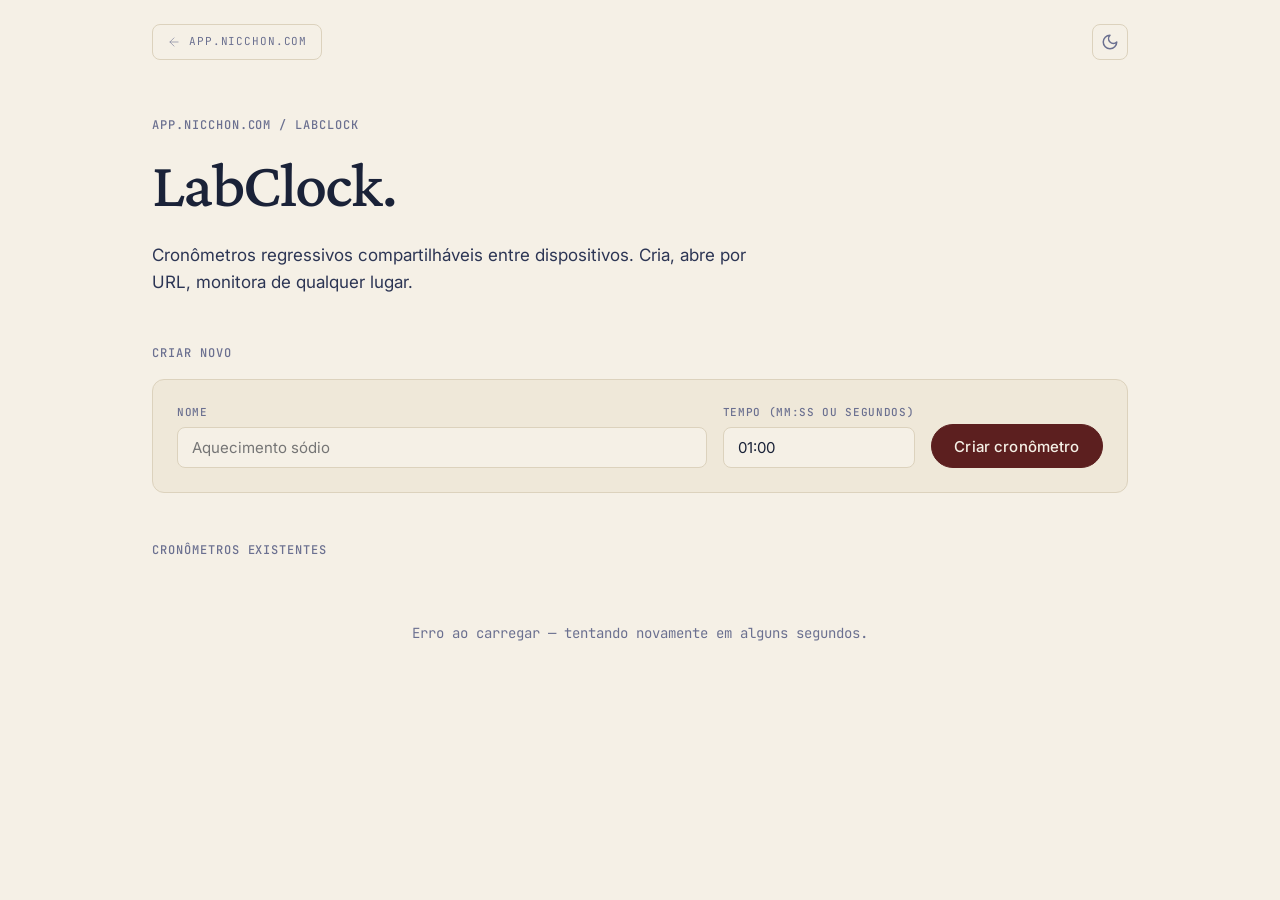
==== public/index.html @ fc80939f "feat: bootstrap LabClock Fase 1 (MVP backend + frontend) Backend PHP+MySQL: - cronometros.php: CRUD " ====
<!DOCTYPE html>
<html lang="pt-BR">
<head>
  <meta charset="UTF-8">
  <meta name="viewport" content="width=device-width, initial-scale=1.0">
  <title>LabClock — Central de cronômetros</title>

  <meta name="theme-color" content="#F5F0E6" media="(prefers-color-scheme: light)">
  <meta name="theme-color" content="#11141C" media="(prefers-color-scheme: dark)">

  <meta name="description" content="Cronômetros multi-dispositivo para laboratório químico e contextos com múltiplos ensaios paralelos.">
  <meta property="og:title" content="LabClock — Central de cronômetros">
  <meta property="og:description" content="Multi-dispositivo. Cronômetros compartilháveis por URL.">

  <link rel="icon" href="https://nicchon.com/favicon.svg" type="image/svg+xml">

  <link rel="preconnect" href="https://fonts.googleapis.com">
  <link rel="preconnect" href="https://fonts.gstatic.com" crossorigin>
  <link href="https://fonts.googleapis.com/css2?family=Crimson+Pro:wght@500;600&family=Inter:wght@400;500;600&family=JetBrains+Mono:wght@400;500;600&display=swap" rel="stylesheet">

  <link rel="stylesheet" href="assets/style.css">

  <script>
    (function () {
      try {
        var t = localStorage.getItem('app-theme');
        if (t === 'dark' || t === 'light') {
          document.documentElement.setAttribute('data-theme', t);
        } else if (window.matchMedia && window.matchMedia('(prefers-color-scheme: dark)').matches) {
          document.documentElement.setAttribute('data-theme', 'dark');
        }
      } catch (e) {}
    })();
  </script>
</head>
<body>

<header class="site-header">
  <a href="https://app.nicchon.com/" class="back-link" aria-label="Voltar para o app.nicchon.com">
    <svg xmlns="http://www.w3.org/2000/svg" width="14" height="14" viewBox="0 0 24 24" fill="none" stroke="currentColor" stroke-linecap="round" stroke-linejoin="round"><path d="M19 12H5"/><path d="m12 19-7-7 7-7"/></svg>
    <span class="back-link-text">app.nicchon.com</span>
  </a>
  <button type="button" class="theme-toggle" aria-label="Alternar tema claro/escuro" title="Alternar tema">
    <svg class="theme-icon theme-icon-moon" xmlns="http://www.w3.org/2000/svg" width="18" height="18" viewBox="0 0 24 24" fill="none" stroke="currentColor" stroke-width="2" stroke-linecap="round" stroke-linejoin="round" aria-hidden="true"><path d="M12 3a6 6 0 0 0 9 9 9 9 0 1 1-9-9Z"/></svg>
    <svg class="theme-icon theme-icon-sun" xmlns="http://www.w3.org/2000/svg" width="18" height="18" viewBox="0 0 24 24" fill="none" stroke="currentColor" stroke-width="2" stroke-linecap="round" stroke-linejoin="round" aria-hidden="true"><circle cx="12" cy="12" r="4"/><path d="M12 2v2"/><path d="M12 20v2"/><path d="m4.93 4.93 1.41 1.41"/><path d="m17.66 17.66 1.41 1.41"/><path d="M2 12h2"/><path d="M20 12h2"/><path d="m6.34 17.66-1.41 1.41"/><path d="m19.07 4.93-1.41 1.41"/></svg>
  </button>
</header>

<main class="container">
  <section class="hero">
    <p class="font-mono-meta">app.nicchon.com / labclock</p>
    <h1>LabClock.</h1>
    <p class="lede">
      Cronômetros regressivos compartilháveis entre dispositivos.
      Cria, abre por URL, monitora de qualquer lugar.
    </p>
  </section>

  <section class="bloco-criar">
    <h2 class="bloco-titulo">Criar novo</h2>
    <form id="form-criar" class="form-criar">
      <div class="field">
        <label for="nome">Nome</label>
        <input type="text" id="nome" name="nome" placeholder="Aquecimento sódio" maxlength="120">
      </div>
      <div class="field">
        <label for="tempo">Tempo (MM:SS ou segundos)</label>
        <input type="text" id="tempo" name="tempo" placeholder="15:00" value="01:00">
      </div>
      <button type="submit" class="btn-primary">Criar cronômetro</button>
    </form>
  </section>

  <section class="bloco-lista">
    <h2 class="bloco-titulo">Cronômetros existentes</h2>
    <div id="lista" class="grid-cronometros" aria-busy="true">
      <p class="state-msg">Carregando…</p>
    </div>
  </section>
</main>

<script src="assets/jquery-3.6.1.min.js"></script>
<script src="assets/main.js"></script>
</body>
</html>
---- public/assets/style.css ----
/* =========================================================
   LabClock — identidade v2026 (igual app.nicchon.com)
   ========================================================= */

:root, [data-theme="light"] {
  --color-bg:           #F5F0E6;
  --color-surface:      #EFE8D9;
  --color-surface-2:    #E8DFCE;
  --color-border:       #DCD2BD;
  --color-border-muted: #C9BC9F;
  --color-bordo:        #5C1F1F;
  --color-bordo-soft:   #4A1717;
  --color-text:         #1A2238;
  --color-text-muted:   #2C3554;
  --color-text-dim:     #6B7090;
  --color-running:      #1F6F3A;

  --font-serif: "Crimson Pro", ui-serif, Georgia, serif;
  --font-sans:  "Inter", ui-sans-serif, system-ui, sans-serif;
  --font-mono:  "JetBrains Mono", ui-monospace, "SFMono-Regular", monospace;
}

[data-theme="dark"] {
  --color-bg:           #11141C;
  --color-surface:      #171B26;
  --color-surface-2:    #1E2330;
  --color-border:       #252B3B;
  --color-border-muted: #3A4259;
  --color-bordo:        #C4604E;
  --color-bordo-soft:   #A14A3A;
  --color-text:         #EDE7D7;
  --color-text-muted:   #BFB8A4;
  --color-text-dim:     #8B8775;
  --color-running:      #7AC487;
}

* { box-sizing: border-box; margin: 0; padding: 0; }

html { color-scheme: light; background: var(--color-bg); scroll-behavior: smooth; }
html[data-theme="dark"] { color-scheme: dark; }

body {
  font-family: var(--font-sans);
  font-size: 15px;
  line-height: 1.55;
  color: var(--color-text);
  background: var(--color-bg);
  min-height: 100vh;
  -webkit-font-smoothing: antialiased;
  -moz-osx-font-smoothing: grayscale;
  font-feature-settings: "kern", "liga", "calt";
}

::selection { background: var(--color-bordo); color: var(--color-bg); }
:focus-visible { outline: 2px solid var(--color-bordo); outline-offset: 2px; border-radius: 4px; }

a { color: inherit; text-decoration: none; }
img { display: block; max-width: 100%; height: auto; }


/* Header ============================================== */
.site-header {
  max-width: 64rem;
  width: 100%;
  margin: 0 auto;
  padding: 1.5rem;
  display: flex;
  align-items: center;
  justify-content: space-between;
  gap: 1rem;
}
.back-link {
  display: inline-flex;
  align-items: center;
  gap: 0.5rem;
  padding: 0.5rem 0.875rem;
  border-radius: 8px;
  border: 1px solid var(--color-border);
  font-family: var(--font-mono);
  font-size: 0.6875rem;
  letter-spacing: 0.08em;
  text-transform: uppercase;
  color: var(--color-text-dim);
  transition: background 0.15s, color 0.15s, border-color 0.15s;
}
.back-link:hover {
  background: var(--color-surface);
  color: var(--color-bordo);
  border-color: var(--color-border-muted);
}

.theme-toggle {
  display: inline-flex;
  align-items: center;
  justify-content: center;
  width: 36px;
  height: 36px;
  padding: 0;
  border-radius: 8px;
  background: transparent;
  border: 1px solid var(--color-border);
  color: var(--color-text-dim);
  cursor: pointer;
  transition: background 0.15s, color 0.15s, border-color 0.15s;
}
.theme-toggle:hover {
  background: var(--color-surface);
  color: var(--color-text);
  border-color: var(--color-border-muted);
}
.theme-icon { display: block; }
.theme-icon-sun { display: none; }
[data-theme="dark"] .theme-icon-moon { display: none; }
[data-theme="dark"] .theme-icon-sun  { display: block; }


/* Container ============================================ */
.container, .container-cronometro {
  max-width: 64rem;
  width: 100%;
  margin: 0 auto;
  padding: 2rem 1.5rem 6rem;
}

.hero { margin-bottom: 3rem; max-width: 38rem; }
.font-mono-meta {
  font-family: var(--font-mono);
  font-size: 0.75rem;
  letter-spacing: 0.08em;
  text-transform: uppercase;
  color: var(--color-text-dim);
  font-weight: 500;
}
.hero h1 {
  font-family: var(--font-serif);
  font-weight: 500;
  font-size: clamp(2.5rem, 5vw, 4rem);
  letter-spacing: -0.025em;
  line-height: 1.05;
  margin: 1rem 0 1.5rem;
}
.hero .lede {
  font-size: 1.0625rem;
  line-height: 1.6;
  color: var(--color-text-muted);
}


/* Blocos =============================================== */
.bloco-criar, .bloco-lista, .info-compartilhar { margin-bottom: 3rem; }
.bloco-titulo {
  font-family: var(--font-mono);
  font-size: 0.75rem;
  letter-spacing: 0.08em;
  text-transform: uppercase;
  color: var(--color-text-dim);
  font-weight: 500;
  margin-bottom: 1rem;
}


/* Form criar =========================================== */
.form-criar {
  background: var(--color-surface);
  border: 1px solid var(--color-border);
  border-radius: 12px;
  padding: 1.5rem;
  display: grid;
  grid-template-columns: 1fr 12rem auto;
  gap: 1rem;
  align-items: end;
}
.field { display: flex; flex-direction: column; gap: 0.375rem; }
.field label {
  font-family: var(--font-mono);
  font-size: 0.6875rem;
  letter-spacing: 0.06em;
  text-transform: uppercase;
  color: var(--color-text-dim);
  font-weight: 500;
}
.field input {
  font-family: var(--font-sans);
  font-size: 0.9375rem;
  color: var(--color-text);
  background: var(--color-bg);
  border: 1px solid var(--color-border);
  border-radius: 8px;
  padding: 0.625rem 0.875rem;
  transition: border-color 0.15s, box-shadow 0.15s;
}
.field input:focus {
  outline: none;
  border-color: var(--color-bordo);
  box-shadow: 0 0 0 3px rgba(92, 31, 31, 0.15);
}
[data-theme="dark"] .field input:focus { box-shadow: 0 0 0 3px rgba(196, 96, 78, 0.20); }


/* Botões =============================================== */
.btn-primary, .btn-sec {
  font-family: var(--font-sans);
  font-weight: 500;
  font-size: 0.9375rem;
  letter-spacing: 0.01em;
  cursor: pointer;
  padding: 0.7rem 1.4rem;
  border-radius: 999px;
  transition: all 0.15s;
  border: 1px solid;
}
.btn-primary {
  background: var(--color-bordo);
  border-color: var(--color-bordo);
  color: var(--color-bg);
}
.btn-primary:hover:not(:disabled) {
  background: var(--color-bordo-soft);
  border-color: var(--color-bordo-soft);
  transform: translateY(-1px);
}
.btn-primary:disabled { opacity: 0.4; cursor: not-allowed; }
.btn-sec {
  background: transparent;
  border-color: var(--color-border-muted);
  color: var(--color-text-muted);
}
.btn-sec:hover:not(:disabled) {
  border-color: var(--color-text);
  color: var(--color-text);
  background: var(--color-surface-2);
}
.btn-sec:disabled { opacity: 0.4; cursor: not-allowed; }


/* Grid de cronômetros (home) =========================== */
.grid-cronometros {
  display: grid;
  grid-template-columns: repeat(auto-fill, minmax(18rem, 1fr));
  gap: 1rem;
}
.state-msg {
  grid-column: 1 / -1;
  text-align: center;
  color: var(--color-text-dim);
  font-family: var(--font-mono);
  font-size: 0.875rem;
  padding: 3rem 0;
}

.cronometro-item {
  display: block;
  background: var(--color-surface);
  border: 1px solid var(--color-border);
  border-radius: 12px;
  padding: 1.25rem 1.5rem;
  transition: transform 0.2s, border-color 0.2s, background 0.2s;
  position: relative;
}
.cronometro-item:hover {
  transform: translateY(-2px);
  border-color: var(--color-bordo);
  background: var(--color-surface-2);
}
.cronometro-item .codigo {
  font-family: var(--font-mono);
  font-size: 0.625rem;
  letter-spacing: 0.1em;
  text-transform: uppercase;
  color: var(--color-text-dim);
}
.cronometro-item .titulo {
  font-family: var(--font-serif);
  font-weight: 600;
  font-size: 1.25rem;
  letter-spacing: -0.015em;
  margin: 0.375rem 0 0.5rem;
  color: var(--color-text);
}
.cronometro-item .tempo {
  font-family: var(--font-mono);
  font-weight: 500;
  font-size: 1.75rem;
  letter-spacing: -0.01em;
  font-variant-numeric: tabular-nums;
  color: var(--color-bordo);
}
.cronometro-item .badge {
  position: absolute;
  top: 1rem;
  right: 1rem;
  font-family: var(--font-mono);
  font-size: 0.5625rem;
  letter-spacing: 0.08em;
  text-transform: uppercase;
  padding: 0.125rem 0.5rem;
  border-radius: 999px;
  border: 1px solid var(--color-border-muted);
  color: var(--color-text-dim);
}
.cronometro-item .badge.rodando { color: var(--color-running); border-color: var(--color-running); }
.cronometro-item .badge.pausado { color: var(--color-text-muted); }


/* Cronômetro individual (página /c/{slug}) ============= */
.cronometro-card {
  background: var(--color-surface);
  border: 1px solid var(--color-border);
  border-radius: 16px;
  padding: 3rem 2rem;
  text-align: center;
  margin-bottom: 2rem;
  transition: border-color 0.3s;
}
.cronometro-card.rodando { border-color: var(--color-running); }
.cronometro-card.atrasado { border-color: var(--color-bordo); }

.cronometro-nome {
  font-family: var(--font-serif);
  font-weight: 600;
  font-size: clamp(1.75rem, 4vw, 2.5rem);
  letter-spacing: -0.02em;
  margin: 0.5rem 0 0.25rem;
  color: var(--color-text);
}
.cronometro-codigo {
  font-family: var(--font-mono);
  font-size: 0.6875rem;
  letter-spacing: 0.1em;
  text-transform: uppercase;
  color: var(--color-text-dim);
  margin-bottom: 2rem;
}
.cronometro-display {
  font-family: var(--font-mono);
  font-weight: 600;
  font-size: clamp(4rem, 14vw, 8rem);
  letter-spacing: -0.04em;
  line-height: 1;
  color: var(--color-text);
  font-variant-numeric: tabular-nums;
  margin: 1rem 0 2.5rem;
  transition: color 0.3s;
}
.cronometro-card.rodando .cronometro-display { color: var(--color-running); }
.cronometro-card.atrasado .cronometro-display { color: var(--color-bordo); }

.cronometro-botoes {
  display: flex;
  gap: 0.75rem;
  justify-content: center;
  flex-wrap: wrap;
}


/* Compartilhar ========================================= */
.info-compartilhar .info-text {
  color: var(--color-text-muted);
  margin-bottom: 1rem;
  font-size: 0.9375rem;
}
.input-readonly {
  width: 100%;
  font-family: var(--font-mono);
  font-size: 0.875rem;
  color: var(--color-text);
  background: var(--color-bg);
  border: 1px solid var(--color-border);
  border-radius: 8px;
  padding: 0.625rem 0.875rem;
  margin-bottom: 0.75rem;
}


/* Responsivo =========================================== */
@media (max-width: 640px) {
  .site-header { padding: 1rem; }
  .container, .container-cronometro { padding: 1rem 1.25rem 4rem; }
  .form-criar { grid-template-columns: 1fr; }
  .cronometro-card { padding: 2rem 1.25rem; }
}
@media (max-width: 420px) {
  .back-link-text { display: none; }
  .back-link { padding: 0.5rem; }
}
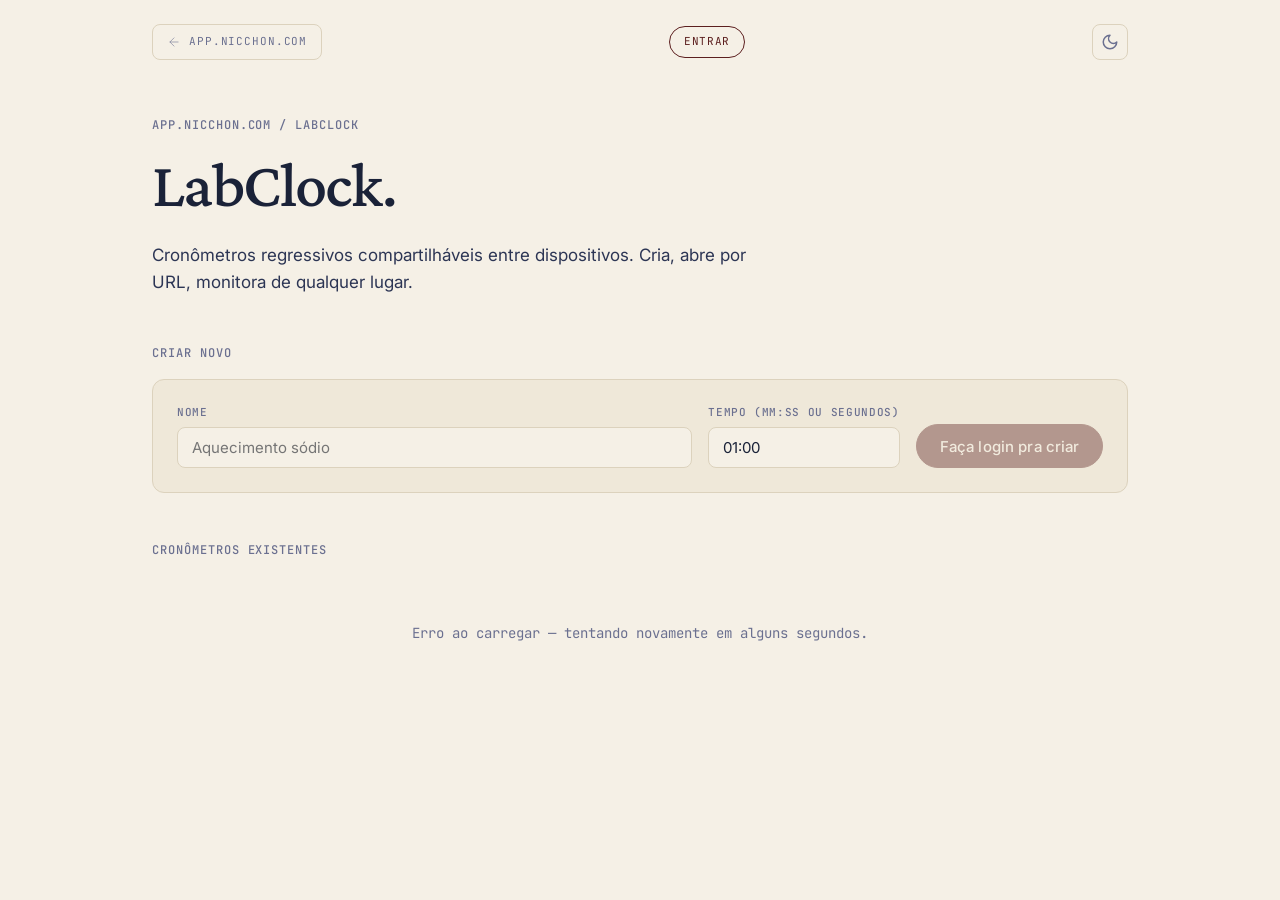
==== commit 1fa58f37: "feat(fase-2): auth via PHP session + ownership nos endpoints Backend: - _auth.php: PBKDF2 sha256 600" ====
--- a/public/index.html
+++ b/public/index.html
@@ -40,6 +40,9 @@
     <svg xmlns="http://www.w3.org/2000/svg" width="14" height="14" viewBox="0 0 24 24" fill="none" stroke="currentColor" stroke-linecap="round" stroke-linejoin="round"><path d="M19 12H5"/><path d="m12 19-7-7 7-7"/></svg>
     <span class="back-link-text">app.nicchon.com</span>
   </a>
+  <div id="user-area" class="user-area">
+    <!-- preenchido pelo main.js: login-link OU user-chip com logout -->
+  </div>
   <button type="button" class="theme-toggle" aria-label="Alternar tema claro/escuro" title="Alternar tema">
     <svg class="theme-icon theme-icon-moon" xmlns="http://www.w3.org/2000/svg" width="18" height="18" viewBox="0 0 24 24" fill="none" stroke="currentColor" stroke-width="2" stroke-linecap="round" stroke-linejoin="round" aria-hidden="true"><path d="M12 3a6 6 0 0 0 9 9 9 9 0 1 1-9-9Z"/></svg>
     <svg class="theme-icon theme-icon-sun" xmlns="http://www.w3.org/2000/svg" width="18" height="18" viewBox="0 0 24 24" fill="none" stroke="currentColor" stroke-width="2" stroke-linecap="round" stroke-linejoin="round" aria-hidden="true"><circle cx="12" cy="12" r="4"/><path d="M12 2v2"/><path d="M12 20v2"/><path d="m4.93 4.93 1.41 1.41"/><path d="m17.66 17.66 1.41 1.41"/><path d="M2 12h2"/><path d="M20 12h2"/><path d="m6.34 17.66-1.41 1.41"/><path d="m19.07 4.93-1.41 1.41"/></svg>
--- a/public/assets/style.css
+++ b/public/assets/style.css
@@ -372,10 +372,97 @@
 }
 
 
+/* Login ================================================ */
+.container-login {
+  max-width: 28rem;
+  width: 100%;
+  margin: 0 auto;
+  padding: 3rem 1.5rem 6rem;
+}
+.card-login {
+  background: var(--color-surface);
+  border: 1px solid var(--color-border);
+  border-radius: 14px;
+  padding: 2.5rem 2rem;
+}
+.card-login h1 {
+  font-family: var(--font-serif);
+  font-weight: 500;
+  font-size: 2.5rem;
+  letter-spacing: -0.025em;
+  line-height: 1.05;
+  margin: 0.75rem 0 1.25rem;
+}
+.card-login .lede {
+  color: var(--color-text-muted);
+  margin-bottom: 2rem;
+  font-size: 0.9375rem;
+  line-height: 1.55;
+}
+.form-login .field { margin-bottom: 1.25rem; }
+.form-login .erro {
+  background: rgba(92, 31, 31, 0.10);
+  border: 1px solid var(--color-bordo);
+  color: var(--color-bordo);
+  padding: 0.625rem 0.875rem;
+  border-radius: 8px;
+  font-size: 0.875rem;
+  margin-bottom: 1rem;
+}
+.form-login button { width: 100%; }
+
+/* Header user-chip — mostra "logado como X" + logout */
+.user-chip {
+  display: inline-flex;
+  align-items: center;
+  gap: 0.5rem;
+  padding: 0.4rem 0.875rem;
+  border-radius: 999px;
+  border: 1px solid var(--color-border);
+  font-family: var(--font-mono);
+  font-size: 0.6875rem;
+  letter-spacing: 0.06em;
+  text-transform: uppercase;
+  color: var(--color-text-dim);
+}
+.user-chip .user-nome { color: var(--color-text); font-weight: 500; }
+.user-chip button {
+  background: transparent;
+  border: none;
+  cursor: pointer;
+  color: var(--color-text-dim);
+  font-family: inherit;
+  font-size: inherit;
+  letter-spacing: inherit;
+  text-transform: inherit;
+  padding: 0;
+  transition: color 0.15s;
+}
+.user-chip button:hover { color: var(--color-bordo); }
+
+.login-link {
+  display: inline-flex;
+  align-items: center;
+  gap: 0.5rem;
+  padding: 0.4rem 0.875rem;
+  border-radius: 999px;
+  border: 1px solid var(--color-bordo);
+  font-family: var(--font-mono);
+  font-size: 0.6875rem;
+  letter-spacing: 0.06em;
+  text-transform: uppercase;
+  color: var(--color-bordo);
+  transition: background 0.15s, color 0.15s;
+}
+.login-link:hover { background: var(--color-bordo); color: var(--color-bg); }
+
+
 /* Responsivo =========================================== */
 @media (max-width: 640px) {
   .site-header { padding: 1rem; }
   .container, .container-cronometro { padding: 1rem 1.25rem 4rem; }
+  .container-login { padding: 1.5rem 1.25rem 4rem; }
+  .card-login { padding: 2rem 1.5rem; }
   .form-criar { grid-template-columns: 1fr; }
   .cronometro-card { padding: 2rem 1.25rem; }
 }
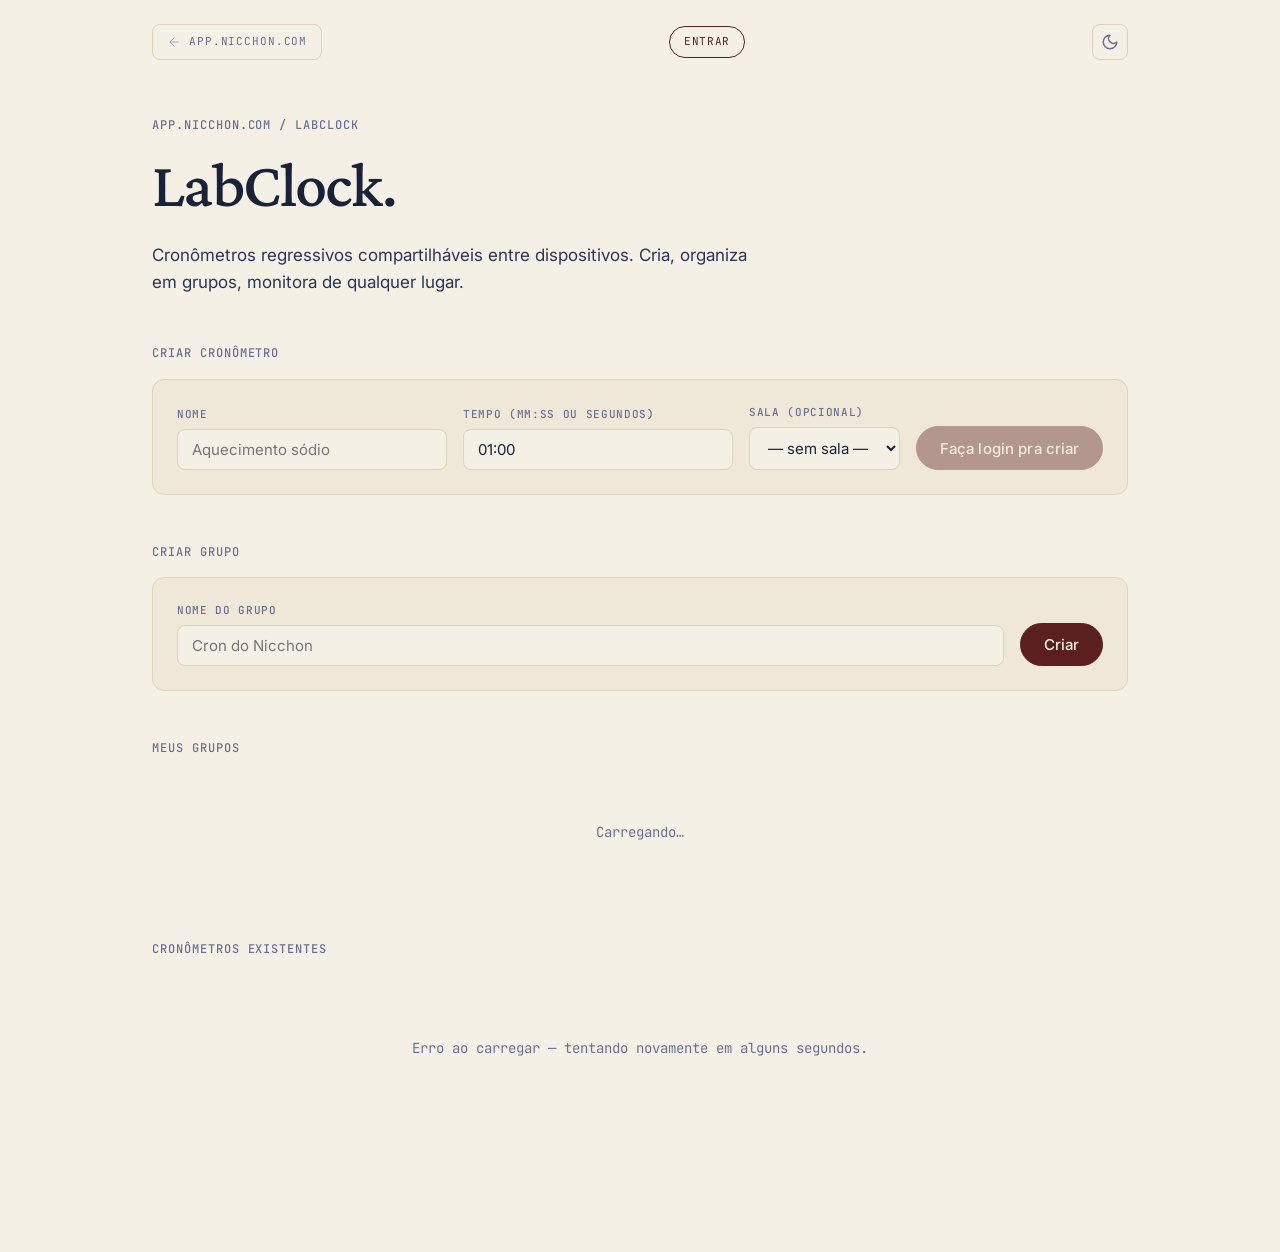
==== commit 868f289a: "feat(fase-4): salas + grupos M:N + filtro por sala + p\xc3\xa1gina /g/{slug}/ Schema: - labclock_sal" ====
--- a/public/index.html
+++ b/public/index.html
@@ -55,13 +55,13 @@
     <h1>LabClock.</h1>
     <p class="lede">
       Cronômetros regressivos compartilháveis entre dispositivos.
-      Cria, abre por URL, monitora de qualquer lugar.
+      Cria, organiza em grupos, monitora de qualquer lugar.
     </p>
   </section>
 
   <section class="bloco-criar">
-    <h2 class="bloco-titulo">Criar novo</h2>
-    <form id="form-criar" class="form-criar">
+    <h2 class="bloco-titulo">Criar cronômetro</h2>
+    <form id="form-criar" class="form-criar form-criar-cron">
       <div class="field">
         <label for="nome">Nome</label>
         <input type="text" id="nome" name="nome" placeholder="Aquecimento sódio" maxlength="120">
@@ -70,12 +70,37 @@
         <label for="tempo">Tempo (MM:SS ou segundos)</label>
         <input type="text" id="tempo" name="tempo" placeholder="15:00" value="01:00">
       </div>
-      <button type="submit" class="btn-primary">Criar cronômetro</button>
+      <div class="field">
+        <label for="sala">Sala (opcional)</label>
+        <select id="sala" name="sala">
+          <option value="">— sem sala —</option>
+        </select>
+      </div>
+      <button type="submit" class="btn-primary">Criar</button>
+    </form>
+  </section>
+
+  <section class="bloco-criar">
+    <h2 class="bloco-titulo">Criar grupo</h2>
+    <form id="form-criar-grupo" class="form-criar form-criar-grupo">
+      <div class="field">
+        <label for="nome-grupo">Nome do grupo</label>
+        <input type="text" id="nome-grupo" placeholder="Cron do Nicchon" maxlength="120">
+      </div>
+      <button type="submit" class="btn-primary">Criar</button>
     </form>
   </section>
 
   <section class="bloco-lista">
+    <h2 class="bloco-titulo">Meus grupos</h2>
+    <div id="lista-grupos" class="grid-cronometros" aria-busy="true">
+      <p class="state-msg">Carregando…</p>
+    </div>
+  </section>
+
+  <section class="bloco-lista">
     <h2 class="bloco-titulo">Cronômetros existentes</h2>
+    <div class="filtros-sala" id="filtros-sala"><!-- chips de filtro por sala --></div>
     <div id="lista" class="grid-cronometros" aria-busy="true">
       <p class="state-msg">Carregando…</p>
     </div>
--- a/public/assets/style.css
+++ b/public/assets/style.css
@@ -426,6 +426,7 @@
   color: var(--color-text-dim);
 }
 .user-chip .user-nome { color: var(--color-text); font-weight: 500; }
+.user-chip .user-sep  { color: var(--color-border-muted); }
 .user-chip button {
   background: transparent;
   border: none;
@@ -439,6 +440,279 @@
   transition: color 0.15s;
 }
 .user-chip button:hover { color: var(--color-bordo); }
+.user-chip .link-nav {
+  color: var(--color-text-dim);
+  transition: color 0.15s;
+}
+.user-chip .link-nav:hover { color: var(--color-bordo); }
+
+/* Edição inline (cronômetro individual) ================ */
+.editavel {
+  display: inline-flex;
+  align-items: center;
+  gap: 0.5rem;
+}
+.editavel .btn-editar {
+  background: transparent;
+  border: 1px solid var(--color-border);
+  color: var(--color-text-dim);
+  border-radius: 6px;
+  padding: 0.25rem;
+  cursor: pointer;
+  display: inline-flex;
+  align-items: center;
+  justify-content: center;
+  transition: color 0.15s, border-color 0.15s, background 0.15s;
+}
+.editavel .btn-editar:hover {
+  color: var(--color-bordo);
+  border-color: var(--color-bordo);
+  background: var(--color-surface);
+}
+.editavel input[type="text"] {
+  font: inherit;
+  color: var(--color-text);
+  background: var(--color-bg);
+  border: 1px solid var(--color-bordo);
+  border-radius: 6px;
+  padding: 0.25rem 0.5rem;
+  outline: none;
+  box-shadow: 0 0 0 3px rgba(92, 31, 31, 0.12);
+  max-width: 100%;
+}
+[data-theme="dark"] .editavel input[type="text"] {
+  box-shadow: 0 0 0 3px rgba(196, 96, 78, 0.18);
+}
+.editavel input[type="text"].input-tempo {
+  font-family: var(--font-mono);
+  font-weight: 500;
+  font-variant-numeric: tabular-nums;
+  text-align: center;
+  font-size: clamp(2rem, 8vw, 4rem);
+}
+
+/* Tabela de usuários (admin) =========================== */
+.tabela-users {
+  width: 100%;
+  border-collapse: collapse;
+  font-size: 0.875rem;
+}
+.tabela-users th, .tabela-users td {
+  padding: 0.75rem 1rem;
+  text-align: left;
+  border-bottom: 1px solid var(--color-border);
+  vertical-align: top;
+}
+.tabela-users th {
+  font-family: var(--font-mono);
+  font-size: 0.625rem;
+  letter-spacing: 0.08em;
+  text-transform: uppercase;
+  color: var(--color-text-dim);
+  font-weight: 500;
+  border-bottom-width: 1.5px;
+  border-bottom-color: var(--color-border-muted);
+}
+.tabela-users tbody tr:hover { background: var(--color-surface-2); }
+.tabela-users .muted { color: var(--color-text-dim); font-size: 0.8125rem; }
+.tabela-users .dim   { color: var(--color-border-muted); }
+.tabela-users .tag {
+  font-family: var(--font-mono);
+  font-size: 0.625rem;
+  letter-spacing: 0.08em;
+  text-transform: uppercase;
+  padding: 0.125rem 0.5rem;
+  border-radius: 999px;
+  border: 1px solid;
+}
+.tabela-users .tag-admin {
+  color: var(--color-bordo);
+  border-color: var(--color-bordo);
+  background: var(--color-surface);
+}
+.tabela-users .tag-tecnico {
+  color: var(--color-text-dim);
+  border-color: var(--color-border-muted);
+}
+
+.btn-sm { padding: 0.4rem 0.875rem; font-size: 0.8125rem; }
+
+.form-novo-user { grid-template-columns: 1fr 1fr 1fr auto auto; }
+@media (max-width: 800px) { .form-novo-user { grid-template-columns: 1fr; } }
+
+/* Form criar cronômetro c/ sala */
+.form-criar-cron { grid-template-columns: 1.5fr 1fr 1fr auto; }
+@media (max-width: 800px) { .form-criar-cron { grid-template-columns: 1fr; } }
+
+.form-criar-grupo { grid-template-columns: 1fr auto; }
+@media (max-width: 800px) { .form-criar-grupo { grid-template-columns: 1fr; } }
+
+.field select {
+  font: inherit;
+  color: var(--color-text);
+  background: var(--color-bg);
+  border: 1px solid var(--color-border);
+  border-radius: 8px;
+  padding: 0.625rem 0.875rem;
+  width: 100%;
+}
+.field select:focus {
+  outline: none;
+  border-color: var(--color-bordo);
+  box-shadow: 0 0 0 3px rgba(92, 31, 31, 0.15);
+}
+
+/* Chips de filtro por sala */
+.filtros-sala {
+  display: flex;
+  gap: 0.5rem;
+  flex-wrap: wrap;
+  margin-bottom: 1rem;
+}
+.chip-sala {
+  background: transparent;
+  border: 1px solid var(--color-border);
+  color: var(--color-text-muted);
+  border-radius: 999px;
+  padding: 0.3rem 0.875rem;
+  font-family: var(--font-mono);
+  font-size: 0.6875rem;
+  letter-spacing: 0.06em;
+  text-transform: uppercase;
+  cursor: pointer;
+  transition: all 0.15s;
+}
+.chip-sala:hover { border-color: var(--color-bordo-soft); color: var(--color-text); }
+.chip-sala.ativo {
+  background: var(--color-bordo);
+  border-color: var(--color-bordo);
+  color: var(--color-bg);
+}
+
+/* Card de grupo (na lista de grupos) */
+.grupo-card .tempo.grupo-stats {
+  font-family: var(--font-mono);
+  font-size: 0.875rem;
+  color: var(--color-text-muted);
+  letter-spacing: 0;
+}
+
+/* Página individual de grupo — cards menores em grid */
+.grupo-actions {
+  display: flex;
+  gap: 0.75rem;
+  margin-bottom: 1rem;
+  flex-wrap: wrap;
+}
+.add-form {
+  display: flex;
+  gap: 0.5rem;
+  margin-bottom: 1rem;
+  align-items: center;
+  flex-wrap: wrap;
+}
+.add-form input[type="text"] {
+  font: inherit;
+  font-family: var(--font-mono);
+  flex: 1;
+  min-width: 12rem;
+  color: var(--color-text);
+  background: var(--color-bg);
+  border: 1px solid var(--color-border);
+  border-radius: 8px;
+  padding: 0.5rem 0.875rem;
+}
+.add-form input[type="text"]:focus {
+  outline: none;
+  border-color: var(--color-bordo);
+  box-shadow: 0 0 0 3px rgba(92, 31, 31, 0.15);
+}
+.add-form .erro { flex-basis: 100%; margin: 0.25rem 0 0; }
+
+.cronometro-item-grupo {
+  background: var(--color-surface);
+  border: 1px solid var(--color-border);
+  border-radius: 12px;
+  padding: 1.25rem 1.5rem;
+  transition: border-color 0.2s, background 0.2s;
+}
+.cronometro-item-grupo.rodando { border-color: var(--color-running); }
+.cronometro-item-grupo.atrasado { border-color: var(--color-bordo); }
+.cronometro-item-grupo.atrasado .cron-display { color: var(--color-bordo); }
+.cronometro-item-grupo.rodando:not(.atrasado) .cron-display { color: var(--color-running); }
+.cron-header {
+  display: flex;
+  align-items: flex-start;
+  justify-content: space-between;
+  gap: 0.5rem;
+  margin-bottom: 0.75rem;
+}
+.cron-titulo {
+  text-decoration: none;
+  flex: 1;
+  min-width: 0;
+}
+.cron-titulo h3 {
+  font-family: var(--font-serif);
+  font-weight: 600;
+  font-size: 1.125rem;
+  letter-spacing: -0.015em;
+  color: var(--color-text);
+  margin: 0 0 0.125rem;
+}
+.cron-sala {
+  font-family: var(--font-mono);
+  font-size: 0.625rem;
+  letter-spacing: 0.08em;
+  text-transform: uppercase;
+  color: var(--color-text-dim);
+}
+.cron-display {
+  font-family: var(--font-mono);
+  font-weight: 500;
+  font-size: 2.25rem;
+  letter-spacing: -0.02em;
+  line-height: 1;
+  color: var(--color-text);
+  font-variant-numeric: tabular-nums;
+  margin: 0.25rem 0 0.5rem;
+}
+.cron-status {
+  font-family: var(--font-mono);
+  font-size: 0.625rem;
+  letter-spacing: 0.08em;
+  text-transform: uppercase;
+  color: var(--color-text-dim);
+  margin: 0;
+}
+.btn-remover-grupo {
+  background: transparent;
+  border: 1px solid var(--color-border);
+  color: var(--color-text-dim);
+  border-radius: 6px;
+  width: 26px;
+  height: 26px;
+  font-size: 1.125rem;
+  line-height: 1;
+  cursor: pointer;
+  flex-shrink: 0;
+  transition: all 0.15s;
+}
+.btn-remover-grupo:hover {
+  border-color: var(--color-bordo);
+  color: var(--color-bordo);
+  background: var(--color-surface-2);
+}
+
+.ok {
+  background: rgba(31, 111, 58, 0.10);
+  border: 1px solid var(--color-running);
+  color: var(--color-running);
+  padding: 0.625rem 0.875rem;
+  border-radius: 8px;
+  font-size: 0.875rem;
+  margin-bottom: 1rem;
+}
 
 .login-link {
   display: inline-flex;
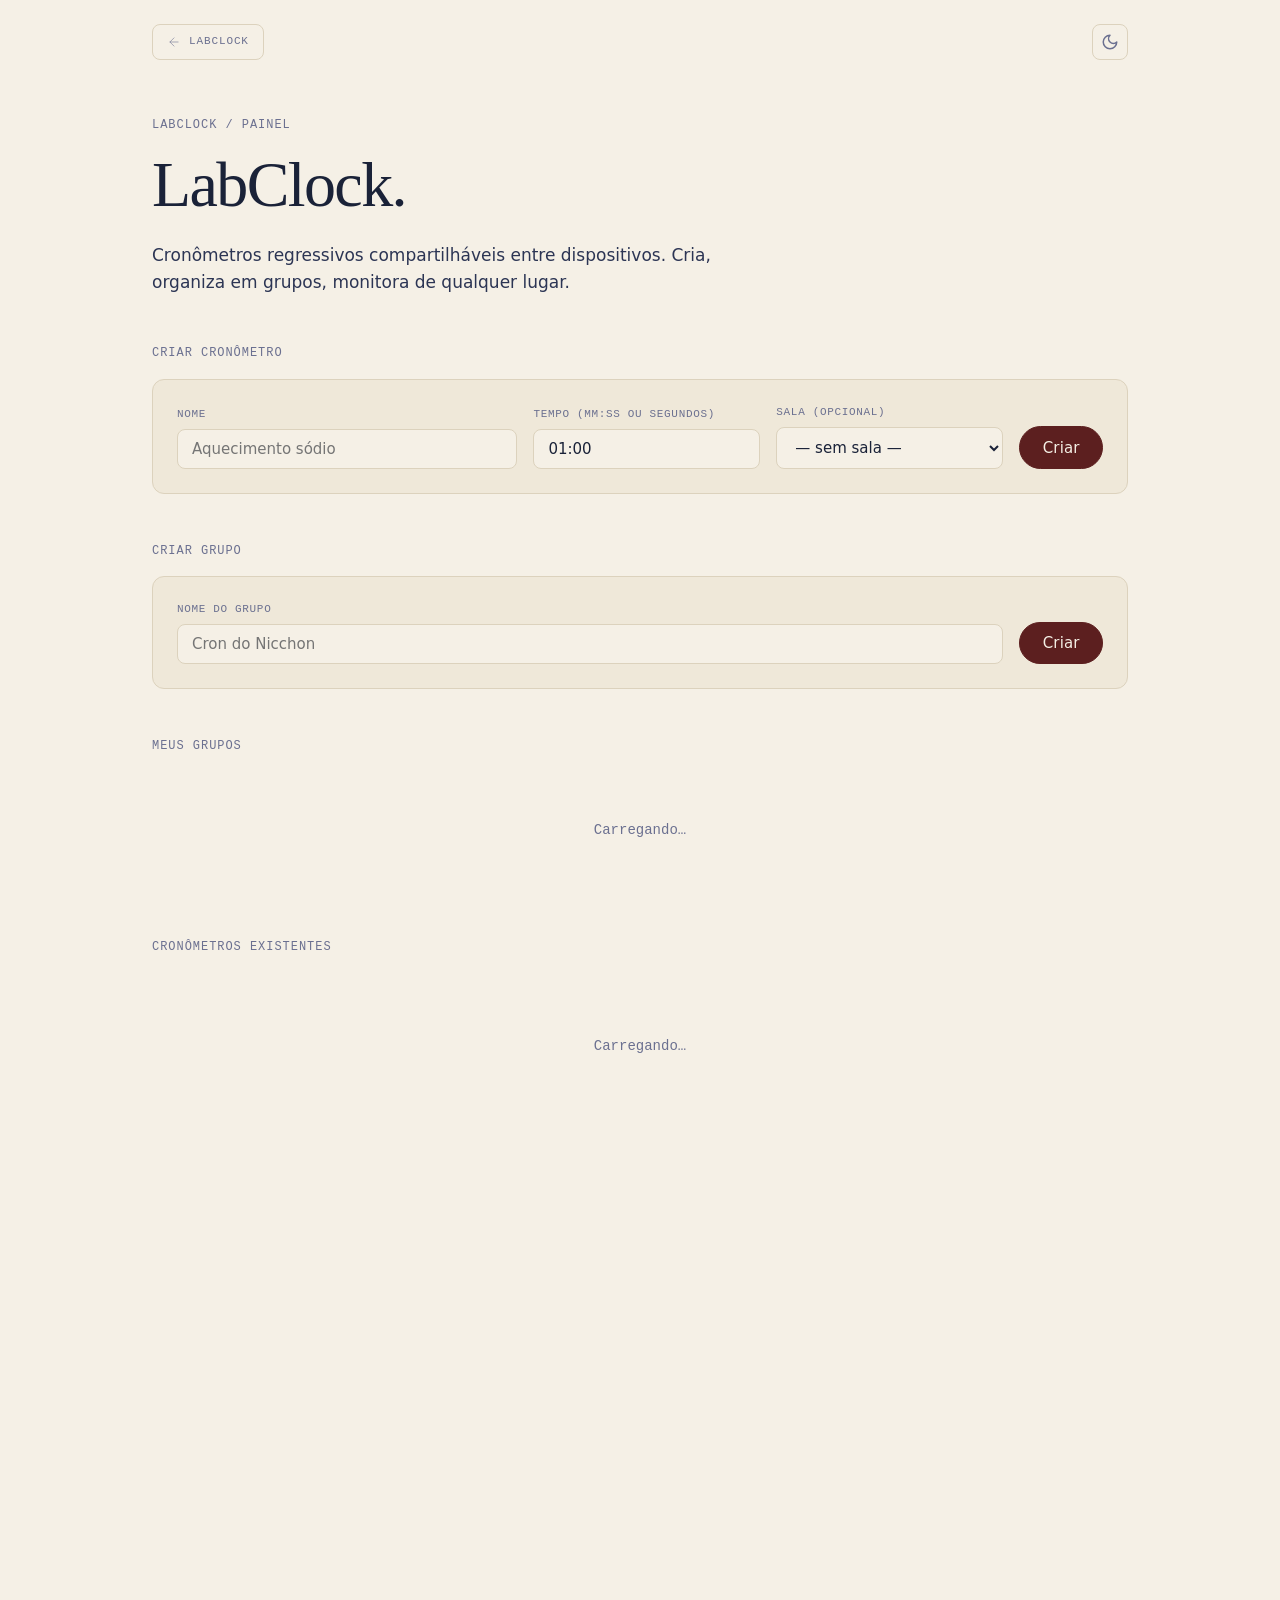
==== commit 905bc2fe: "feat(fase-7): multi-tenant + landing publica + self-service signup Multi-tenant: - Schema labclock_t" ====
--- a/public/index.html
+++ b/public/index.html
@@ -3,111 +3,158 @@
 <head>
   <meta charset="UTF-8">
   <meta name="viewport" content="width=device-width, initial-scale=1.0">
-  <title>LabClock — Central de cronômetros</title>
+  <title>LabClock — Cronômetros multi-dispositivo pra laboratórios e cozinhas</title>
 
   <meta name="theme-color" content="#F5F0E6" media="(prefers-color-scheme: light)">
   <meta name="theme-color" content="#11141C" media="(prefers-color-scheme: dark)">
 
-  <meta name="description" content="Cronômetros multi-dispositivo para laboratório químico e contextos com múltiplos ensaios paralelos.">
-  <meta property="og:title" content="LabClock — Central de cronômetros">
-  <meta property="og:description" content="Multi-dispositivo. Cronômetros compartilháveis por URL.">
+  <meta name="description" content="Cronômetros regressivos compartilháveis entre dispositivos. Organiza vários timers em grupos, monitora numa TV, sincroniza em tempo real. Grátis pra equipes pequenas.">
+  <meta property="og:title" content="LabClock — Cronômetros multi-dispositivo">
+  <meta property="og:description" content="Cronômetros regressivos compartilháveis entre dispositivos. Pra laboratórios químicos, cozinhas profissionais, breweries e qualquer contexto multi-timing.">
+  <meta property="og:type" content="website">
 
   <link rel="icon" href="https://nicchon.com/favicon.svg" type="image/svg+xml">
-
   <link rel="preconnect" href="https://fonts.googleapis.com">
   <link rel="preconnect" href="https://fonts.gstatic.com" crossorigin>
   <link href="https://fonts.googleapis.com/css2?family=Crimson+Pro:wght@500;600&family=Inter:wght@400;500;600&family=JetBrains+Mono:wght@400;500;600&display=swap" rel="stylesheet">
-
   <link rel="stylesheet" href="assets/style.css">
 
   <script>
     (function () {
       try {
         var t = localStorage.getItem('app-theme');
-        if (t === 'dark' || t === 'light') {
-          document.documentElement.setAttribute('data-theme', t);
-        } else if (window.matchMedia && window.matchMedia('(prefers-color-scheme: dark)').matches) {
+        if (t === 'dark' || t === 'light') document.documentElement.setAttribute('data-theme', t);
+        else if (window.matchMedia && window.matchMedia('(prefers-color-scheme: dark)').matches)
           document.documentElement.setAttribute('data-theme', 'dark');
-        }
       } catch (e) {}
     })();
   </script>
 </head>
-<body>
+<body class="landing-body">
 
-<header class="site-header">
+<header class="site-header landing-header">
   <a href="https://app.nicchon.com/" class="back-link" aria-label="Voltar para o app.nicchon.com">
     <svg xmlns="http://www.w3.org/2000/svg" width="14" height="14" viewBox="0 0 24 24" fill="none" stroke="currentColor" stroke-linecap="round" stroke-linejoin="round"><path d="M19 12H5"/><path d="m12 19-7-7 7-7"/></svg>
     <span class="back-link-text">app.nicchon.com</span>
   </a>
-  <div id="user-area" class="user-area">
-    <!-- preenchido pelo main.js: login-link OU user-chip com logout -->
-  </div>
-  <button type="button" class="theme-toggle" aria-label="Alternar tema claro/escuro" title="Alternar tema">
+  <nav class="landing-nav" id="landing-nav">
+    <a href="login.html" class="link-nav">Entrar</a>
+    <a href="criar-conta.html" class="login-link">Criar lab</a>
+  </nav>
+  <button type="button" class="theme-toggle" aria-label="Alternar tema" title="Alternar tema">
     <svg class="theme-icon theme-icon-moon" xmlns="http://www.w3.org/2000/svg" width="18" height="18" viewBox="0 0 24 24" fill="none" stroke="currentColor" stroke-width="2" stroke-linecap="round" stroke-linejoin="round" aria-hidden="true"><path d="M12 3a6 6 0 0 0 9 9 9 9 0 1 1-9-9Z"/></svg>
     <svg class="theme-icon theme-icon-sun" xmlns="http://www.w3.org/2000/svg" width="18" height="18" viewBox="0 0 24 24" fill="none" stroke="currentColor" stroke-width="2" stroke-linecap="round" stroke-linejoin="round" aria-hidden="true"><circle cx="12" cy="12" r="4"/><path d="M12 2v2"/><path d="M12 20v2"/><path d="m4.93 4.93 1.41 1.41"/><path d="m17.66 17.66 1.41 1.41"/><path d="M2 12h2"/><path d="M20 12h2"/><path d="m6.34 17.66-1.41 1.41"/><path d="m19.07 4.93-1.41 1.41"/></svg>
   </button>
 </header>
 
-<main class="container">
-  <section class="hero">
-    <p class="font-mono-meta">app.nicchon.com / labclock</p>
-    <h1>LabClock.</h1>
+<main class="landing-main">
+
+  <section class="landing-hero">
+    <p class="font-mono-meta">labclock</p>
+    <h1>Cronômetros que conversam<br>entre dispositivos.</h1>
     <p class="lede">
-      Cronômetros regressivos compartilháveis entre dispositivos.
-      Cria, organiza em grupos, monitora de qualquer lugar.
+      Cria um cronômetro num celular, controla pelo desktop, exibe na TV da bancada.
+      Vários timers simultâneos, organizados em grupos, com alarme audível, notificação
+      no SO e display gigante pra ver de longe.
     </p>
+    <div class="landing-cta">
+      <a href="criar-conta.html" class="btn-primary btn-grande">Criar lab grátis</a>
+      <a href="login.html" class="btn-sec btn-grande">Já tenho conta</a>
+    </div>
+    <p class="landing-cta-hint">Grátis. Sem cartão. Cria conta em 30 segundos.</p>
   </section>
 
-  <section class="bloco-criar">
-    <h2 class="bloco-titulo">Criar cronômetro</h2>
-    <form id="form-criar" class="form-criar form-criar-cron">
-      <div class="field">
-        <label for="nome">Nome</label>
-        <input type="text" id="nome" name="nome" placeholder="Aquecimento sódio" maxlength="120">
-      </div>
-      <div class="field">
-        <label for="tempo">Tempo (MM:SS ou segundos)</label>
-        <input type="text" id="tempo" name="tempo" placeholder="15:00" value="01:00">
-      </div>
-      <div class="field">
-        <label for="sala">Sala (opcional)</label>
-        <select id="sala" name="sala">
-          <option value="">— sem sala —</option>
-        </select>
-      </div>
-      <button type="submit" class="btn-primary">Criar</button>
-    </form>
-  </section>
-
-  <section class="bloco-criar">
-    <h2 class="bloco-titulo">Criar grupo</h2>
-    <form id="form-criar-grupo" class="form-criar form-criar-grupo">
-      <div class="field">
-        <label for="nome-grupo">Nome do grupo</label>
-        <input type="text" id="nome-grupo" placeholder="Cron do Nicchon" maxlength="120">
-      </div>
-      <button type="submit" class="btn-primary">Criar</button>
-    </form>
-  </section>
-
-  <section class="bloco-lista">
-    <h2 class="bloco-titulo">Meus grupos</h2>
-    <div id="lista-grupos" class="grid-cronometros" aria-busy="true">
-      <p class="state-msg">Carregando…</p>
+  <section class="landing-secao">
+    <h2 class="landing-secao-titulo">Para quem é</h2>
+    <div class="landing-grid-3">
+      <article class="landing-card">
+        <h3>Laboratórios químicos</h3>
+        <p>Aquecimentos, repousos, reações paralelas em salas distintas. Cada técnico
+        pelo celular dele, dashboard centralizado na TV do laboratório.</p>
+      </article>
+      <article class="landing-card">
+        <h3>Cozinhas profissionais</h3>
+        <p>Massas, fermentações, descansos. Vários pontos de cozinha rodando
+        em paralelo, alerta sonoro audível pelo cozinheiro de cada estação.</p>
+      </article>
+      <article class="landing-card">
+        <h3>Breweries e cervejarias</h3>
+        <p>Fervura, lúpulo, fermentação. Cronômetros longos (horas/dias)
+        com URL compartilhada — ver de qualquer lugar, sem precisar estar na fábrica.</p>
+      </article>
     </div>
   </section>
 
-  <section class="bloco-lista">
-    <h2 class="bloco-titulo">Cronômetros existentes</h2>
-    <div class="filtros-sala" id="filtros-sala"><!-- chips de filtro por sala --></div>
-    <div id="lista" class="grid-cronometros" aria-busy="true">
-      <p class="state-msg">Carregando…</p>
+  <section class="landing-secao landing-secao-alt">
+    <h2 class="landing-secao-titulo">Como funciona</h2>
+    <ol class="landing-passos">
+      <li>
+        <span class="passo-num">1</span>
+        <div>
+          <h3>Cria um lab</h3>
+          <p>Conta gratuita em 30s. Você é o admin, pode adicionar técnicos depois.</p>
+        </div>
+      </li>
+      <li>
+        <span class="passo-num">2</span>
+        <div>
+          <h3>Cria cronômetros</h3>
+          <p>Nome, duração, sala. Cada um ganha uma URL curta tipo <code>/c/abc12xyz/</code>.</p>
+        </div>
+      </li>
+      <li>
+        <span class="passo-num">3</span>
+        <div>
+          <h3>Compartilha</h3>
+          <p>Manda a URL pro celular do técnico. Agrupa vários na TV do laboratório.
+          Beep + notificação no SO quando chega ao zero.</p>
+        </div>
+      </li>
+    </ol>
+  </section>
+
+  <section class="landing-secao">
+    <h2 class="landing-secao-titulo">Por que LabClock</h2>
+    <div class="landing-grid-2">
+      <div class="landing-feature">
+        <h3>Polling determinístico</h3>
+        <p>Sem WebSocket. Cada cliente sincroniza com o servidor a cada 3s e calcula
+        o display localmente a 10fps. Funciona em rede instável, em qualquer browser.</p>
+      </div>
+      <div class="landing-feature">
+        <h3>Multi-tenant isolado</h3>
+        <p>Cada lab tem cronômetros, salas, técnicos e logs isolados. Nenhum dado
+        vaza entre labs. URL pública de cronômetro permite leitura sem revelar o lab.</p>
+      </div>
+      <div class="landing-feature">
+        <h3>TV mode com QR</h3>
+        <p>Tela cheia, números gigantes, Wake Lock pra TV não apagar. QR code pra
+        celular parear sem digitar URL.</p>
+      </div>
+      <div class="landing-feature">
+        <h3>Audit log completo</h3>
+        <p>Quem iniciou, pausou, deletou — tudo registrado com IP e timestamp.
+        Admin vê histórico filtrável por usuário, ação e período.</p>
+      </div>
     </div>
   </section>
+
+  <section class="landing-secao landing-secao-final">
+    <h2 class="landing-secao-titulo">Pronto pra começar?</h2>
+    <p class="lede">Cria seu lab grátis, sem cartão, em menos de 30 segundos.</p>
+    <div class="landing-cta">
+      <a href="criar-conta.html" class="btn-primary btn-grande">Criar lab grátis</a>
+    </div>
+  </section>
+
+  <footer class="landing-footer">
+    <p>
+      LabClock faz parte do <a href="https://app.nicchon.com/">app.nicchon.com</a>.
+      Construído por <a href="https://nicchon.com">nicchon</a>.
+    </p>
+  </footer>
 </main>
 
-<script src="assets/jquery-3.6.1.min.js"></script>
-<script src="assets/main.js"></script>
+<script src="assets/landing.js"></script>
 </body>
 </html>
--- a/public/assets/style.css
+++ b/public/assets/style.css
@@ -731,6 +731,335 @@
 .login-link:hover { background: var(--color-bordo); color: var(--color-bg); }
 
 
+/* Landing ============================================= */
+.landing-body { background: var(--color-bg); }
+
+.landing-header {
+  max-width: 72rem;
+  padding: 1.5rem 2rem;
+}
+.landing-nav {
+  display: flex;
+  align-items: center;
+  gap: 1rem;
+  margin-left: auto;
+  margin-right: 1rem;
+}
+.landing-nav .link-nav {
+  font-family: var(--font-mono);
+  font-size: 0.75rem;
+  letter-spacing: 0.05em;
+  color: var(--color-text-muted);
+}
+.landing-nav .link-nav:hover { color: var(--color-bordo); }
+
+.landing-main {
+  max-width: 72rem;
+  margin: 0 auto;
+  padding: 0 2rem 4rem;
+}
+
+.landing-hero {
+  padding: 4rem 0 5rem;
+  text-align: center;
+}
+.landing-hero h1 {
+  font-family: var(--font-serif);
+  font-weight: 600;
+  font-size: clamp(2.5rem, 6vw, 4.5rem);
+  line-height: 1.05;
+  letter-spacing: -0.025em;
+  margin: 0.75rem 0 1.5rem;
+  color: var(--color-text);
+}
+.landing-hero .lede {
+  max-width: 38rem;
+  margin: 0 auto 2rem;
+  font-size: 1.125rem;
+  color: var(--color-text-muted);
+  line-height: 1.6;
+}
+.landing-cta {
+  display: flex;
+  gap: 0.875rem;
+  justify-content: center;
+  flex-wrap: wrap;
+  margin-bottom: 0.875rem;
+}
+.btn-grande {
+  font-size: 1rem;
+  padding: 0.875rem 1.875rem;
+  border-radius: 10px;
+}
+.landing-cta-hint {
+  font-family: var(--font-mono);
+  font-size: 0.75rem;
+  color: var(--color-text-dim);
+  letter-spacing: 0.04em;
+}
+
+.landing-secao {
+  padding: 4rem 0;
+  border-top: 1px solid var(--color-border);
+}
+.landing-secao-alt { background: var(--color-surface); border-radius: 24px; padding: 4rem 2rem; border-top: none; margin-top: 0; }
+.landing-secao-final { text-align: center; }
+.landing-secao-titulo {
+  font-family: var(--font-mono);
+  font-size: 0.75rem;
+  letter-spacing: 0.12em;
+  text-transform: uppercase;
+  color: var(--color-text-dim);
+  text-align: center;
+  margin-bottom: 2.5rem;
+  font-weight: 500;
+}
+
+.landing-grid-3 {
+  display: grid;
+  grid-template-columns: repeat(3, 1fr);
+  gap: 1.5rem;
+}
+.landing-grid-2 {
+  display: grid;
+  grid-template-columns: repeat(2, 1fr);
+  gap: 1.5rem;
+}
+.landing-card,
+.landing-feature {
+  background: var(--color-surface);
+  border: 1px solid var(--color-border);
+  border-radius: 12px;
+  padding: 1.5rem 1.5rem 1.75rem;
+}
+.landing-secao-alt .landing-card,
+.landing-secao-alt .landing-feature {
+  background: var(--color-bg);
+}
+.landing-card h3,
+.landing-feature h3 {
+  font-family: var(--font-serif);
+  font-weight: 600;
+  font-size: 1.25rem;
+  margin-bottom: 0.5rem;
+  color: var(--color-text);
+}
+.landing-card p,
+.landing-feature p {
+  color: var(--color-text-muted);
+  font-size: 0.9375rem;
+  line-height: 1.55;
+}
+
+.landing-passos {
+  list-style: none;
+  padding: 0;
+  margin: 0;
+  max-width: 42rem;
+  margin: 0 auto;
+}
+.landing-passos li {
+  display: flex;
+  gap: 1.25rem;
+  align-items: flex-start;
+  padding: 1.25rem 0;
+  border-bottom: 1px solid var(--color-border);
+}
+.landing-passos li:last-child { border-bottom: none; }
+.passo-num {
+  flex-shrink: 0;
+  width: 2.5rem;
+  height: 2.5rem;
+  border-radius: 50%;
+  background: var(--color-bordo);
+  color: var(--color-bg);
+  display: flex;
+  align-items: center;
+  justify-content: center;
+  font-family: var(--font-mono);
+  font-weight: 600;
+  font-size: 1rem;
+}
+.landing-passos h3 {
+  font-family: var(--font-serif);
+  font-weight: 600;
+  font-size: 1.125rem;
+  margin-bottom: 0.25rem;
+  color: var(--color-text);
+}
+.landing-passos p {
+  color: var(--color-text-muted);
+  font-size: 0.9375rem;
+}
+.landing-passos code {
+  font-family: var(--font-mono);
+  font-size: 0.8125rem;
+  background: var(--color-surface);
+  padding: 0.125rem 0.375rem;
+  border-radius: 4px;
+  color: var(--color-bordo);
+}
+
+.landing-footer {
+  border-top: 1px solid var(--color-border);
+  padding: 2rem 0 0;
+  text-align: center;
+  color: var(--color-text-dim);
+  font-size: 0.875rem;
+}
+.landing-footer a { color: var(--color-bordo); border-bottom: 1px dotted; }
+.landing-footer a:hover { border-bottom-style: solid; }
+
+@media (max-width: 800px) {
+  .landing-grid-3, .landing-grid-2 { grid-template-columns: 1fr; }
+  .landing-secao { padding: 3rem 0; }
+  .landing-hero { padding: 3rem 0 4rem; }
+  .landing-main { padding: 0 1.25rem 3rem; }
+  .landing-header { padding: 1rem 1.25rem; }
+}
+
+/* Signup ============================================== */
+.card-signup { max-width: 32rem; }
+.signup-fieldset {
+  border: 1px solid var(--color-border);
+  border-radius: 10px;
+  padding: 1rem 1.25rem 1.25rem;
+  margin-bottom: 1rem;
+}
+.signup-fieldset legend {
+  padding: 0 0.5rem;
+  font-family: var(--font-mono);
+  font-size: 0.6875rem;
+  letter-spacing: 0.08em;
+  text-transform: uppercase;
+  color: var(--color-text-dim);
+}
+.field-hint {
+  font-family: var(--font-mono);
+  font-size: 0.6875rem;
+  color: var(--color-text-dim);
+  letter-spacing: 0.04em;
+}
+.login-footer {
+  margin-top: 1.25rem;
+  font-size: 0.875rem;
+  color: var(--color-text-muted);
+  text-align: center;
+}
+.login-footer a { color: var(--color-bordo); border-bottom: 1px dotted; }
+.login-footer a:hover { border-bottom-style: solid; }
+
+/* Auditoria (admin) ==================================== */
+.bloco-filtros {
+  background: var(--color-surface);
+  border: 1px solid var(--color-border);
+  border-radius: 12px;
+  padding: 1.25rem 1.5rem;
+  margin-bottom: 1.5rem;
+}
+.form-filtros {
+  display: grid;
+  grid-template-columns: repeat(auto-fit, minmax(180px, 1fr));
+  gap: 0.875rem;
+  align-items: end;
+}
+.form-filtros .field-acoes {
+  display: flex;
+  gap: 0.5rem;
+  flex-direction: row;
+  align-items: stretch;
+}
+.form-filtros .field-acoes button { flex: 1; }
+
+.auditoria-meta {
+  font-family: var(--font-mono);
+  font-size: 0.75rem;
+  letter-spacing: 0.06em;
+  text-transform: uppercase;
+  color: var(--color-text-dim);
+  margin-bottom: 0.75rem;
+}
+
+.auditoria-tabela { overflow-x: auto; }
+.auditoria-table {
+  width: 100%;
+  border-collapse: collapse;
+  background: var(--color-surface);
+  border: 1px solid var(--color-border);
+  border-radius: 12px;
+  overflow: hidden;
+  font-size: 0.875rem;
+}
+.auditoria-table thead {
+  background: var(--color-surface-2);
+}
+.auditoria-table th {
+  text-align: left;
+  padding: 0.75rem 0.875rem;
+  font-family: var(--font-mono);
+  font-size: 0.6875rem;
+  letter-spacing: 0.08em;
+  text-transform: uppercase;
+  color: var(--color-text-dim);
+  font-weight: 500;
+  border-bottom: 1px solid var(--color-border);
+}
+.auditoria-table td {
+  padding: 0.75rem 0.875rem;
+  border-bottom: 1px solid var(--color-border);
+  vertical-align: top;
+}
+.auditoria-table tr:last-child td { border-bottom: none; }
+.auditoria-table tr:hover td { background: var(--color-surface-2); }
+
+.auditoria-table .col-quando { white-space: nowrap; }
+.auditoria-table .col-acao code {
+  font-family: var(--font-mono);
+  font-size: 0.8125rem;
+  background: var(--color-surface-2);
+  padding: 0.125rem 0.375rem;
+  border-radius: 4px;
+  color: var(--color-bordo);
+}
+.auditoria-table .col-det { max-width: 320px; word-break: break-word; }
+.auditoria-table .col-det code,
+.auditoria-table .col-det summary {
+  font-family: var(--font-mono);
+  font-size: 0.75rem;
+  color: var(--color-text-muted);
+}
+.auditoria-table .col-det summary {
+  cursor: pointer;
+  list-style: none;
+  color: var(--color-bordo);
+}
+.auditoria-table .col-det summary::-webkit-details-marker { display: none; }
+.audit-pre {
+  font-family: var(--font-mono);
+  font-size: 0.75rem;
+  background: var(--color-surface-2);
+  padding: 0.625rem;
+  margin-top: 0.5rem;
+  border-radius: 6px;
+  white-space: pre-wrap;
+  word-break: break-word;
+  color: var(--color-text-muted);
+  max-height: 200px;
+  overflow-y: auto;
+}
+
+.auditoria-paginacao {
+  display: flex;
+  align-items: center;
+  justify-content: center;
+  gap: 1rem;
+  margin-top: 1.25rem;
+}
+.auditoria-paginacao button:disabled {
+  opacity: 0.4;
+  cursor: not-allowed;
+}
+
 /* Responsivo =========================================== */
 @media (max-width: 640px) {
   .site-header { padding: 1rem; }
